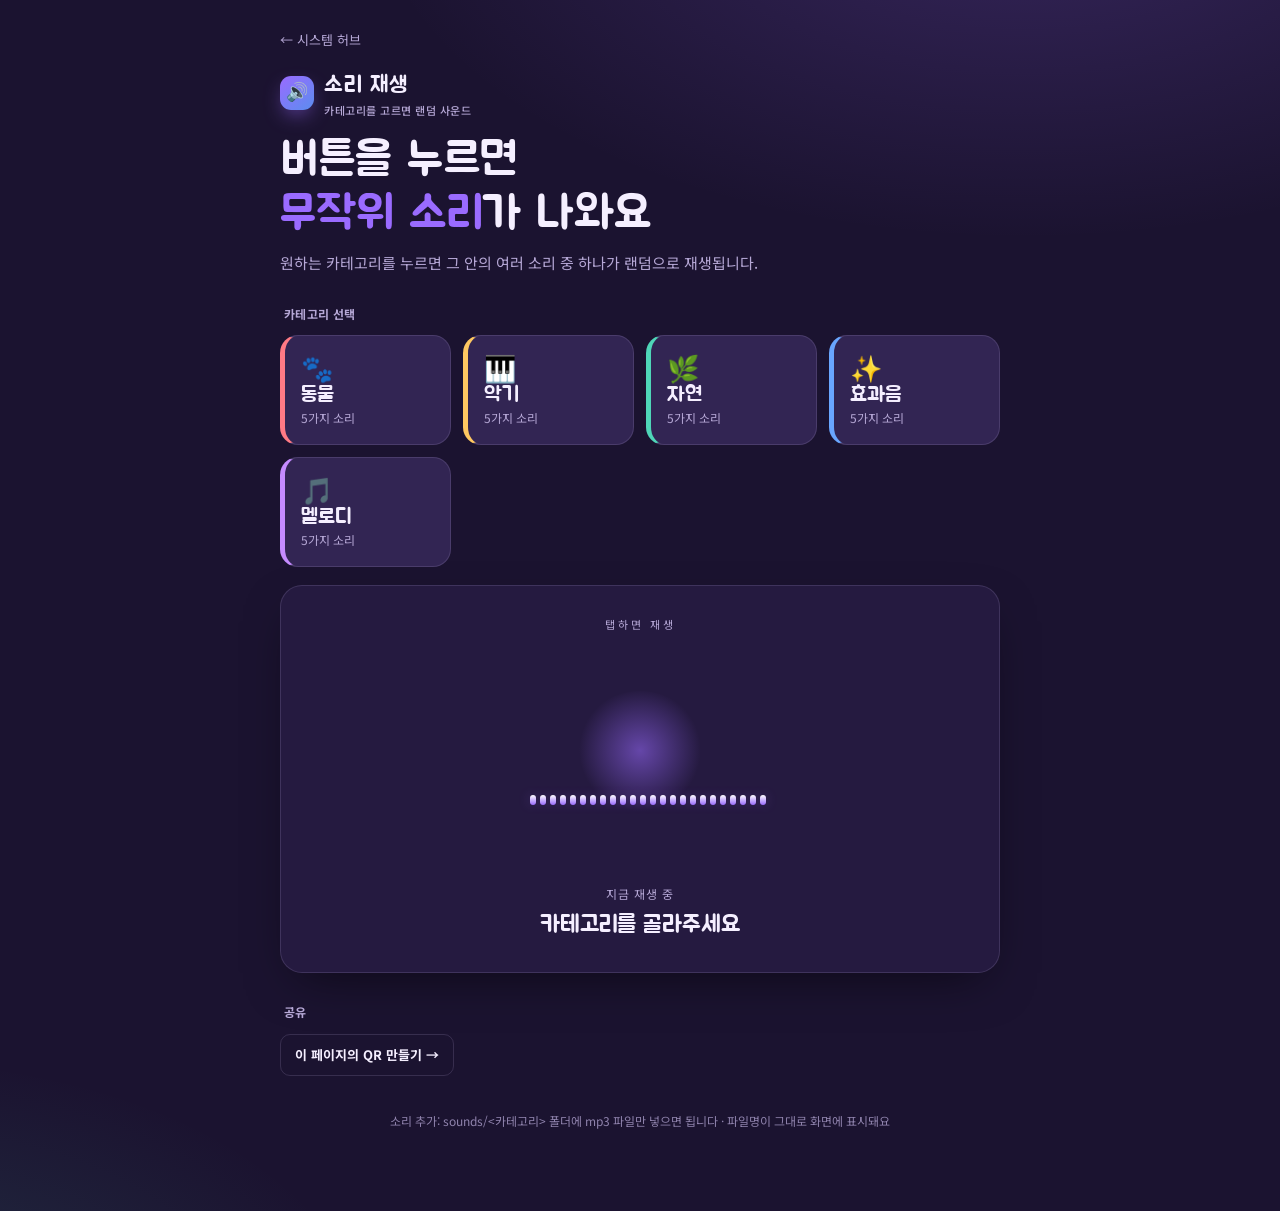
==== systems/sound/index.html @ bf509acc "Add files via upload" ====
<!DOCTYPE html>
<html lang="ko">
<head>
<meta charset="UTF-8" />
<meta name="viewport" content="width=device-width, initial-scale=1.0" />
<title>소리 재생 · 사운드 QR</title>
<link rel="preconnect" href="https://fonts.googleapis.com" />
<link rel="preconnect" href="https://fonts.gstatic.com" crossorigin />
<link href="https://fonts.googleapis.com/css2?family=Jua&family=Noto+Sans+KR:wght@400;500;700&display=swap" rel="stylesheet" />
<link rel="stylesheet" href="../../shared/theme.css" />
</head>
<body>
<div class="wrap">
  <a class="crumb" href="../../">← 시스템 허브</a>
  <div class="topbar">
    <span class="brand"><span class="dot">🔊</span><span>소리 재생<small>카테고리를 고르면 랜덤 사운드</small></span></span>
  </div>

  <div class="hero">
    <h1>버튼을 누르면<br><span class="hl">무작위 소리</span>가 나와요</h1>
    <p>원하는 카테고리를 누르면 그 안의 여러 소리 중 하나가 랜덤으로 재생됩니다.</p>
  </div>

  <div class="seclbl">카테고리 선택</div>
  <div class="cats" id="cats"></div>

  <div class="stage">
    <div class="eyebrow" id="eyebrow">탭하면 재생</div>
    <div class="orb"><div class="ring" id="orbRing"></div><div class="eq" id="eq"></div></div>
    <div class="now">
      <div class="nlbl">지금 재생 중</div>
      <div class="nval" id="nowName">카테고리를 골라주세요</div>
      <div class="ncat" id="nowCat"></div>
    </div>
  </div>

  <div class="seclbl">공유</div>
  <a class="btn ghost" id="qrLink" href="../qr/">이 페이지의 QR 만들기 →</a>

  <div class="foot">소리 추가: sounds/&lt;카테고리&gt; 폴더에 mp3 파일만 넣으면 됩니다 · 파일명이 그대로 화면에 표시돼요</div>
</div>

<audio id="player" preload="auto"></audio>

<script src="../../shared/discover.js"></script>
<script>
/* 카테고리 정의 (폴더 이름 = id). 소리 목록은 sounds/<id>/ 에서 자동 수집됩니다. */
const CATS = [
  {id:"animal", name:"동물",   ico:"🐾", color:"var(--c-animal)"},
  {id:"inst",   name:"악기",   ico:"🎹", color:"var(--c-inst)"},
  {id:"nature", name:"자연",   ico:"🌿", color:"var(--c-nature)"},
  {id:"fx",     name:"효과음", ico:"✨", color:"var(--c-fx)"},
  {id:"melody", name:"멜로디", ico:"🎵", color:"var(--c-melody)"},
];
let SOUNDMAP = {};
const last = {};

function labelOf(file){ return file.replace(/\.mp3$/i, ""); }

async function loadSounds(){
  let map = {};
  const files = await Discover.listFiles("sounds");   // ["animal/cat.mp3", ...] 또는 null
  if (files) {
    files.forEach(p => { const m = p.match(/^([^/]+)\/(.+\.mp3)$/i); if (m) (map[m[1]] = map[m[1]] || []).push(m[2]); });
  } else {
    map = await fetch("sounds/manifest.json", {cache:"no-store"}).then(r=>r.ok?r.json():{}).catch(()=>({}));
  }
  SOUNDMAP = map || {};
  CATS.forEach(c => {
    const btn = document.querySelector('.cat[data-cat="'+c.id+'"]'); if (!btn) return;
    const n = (SOUNDMAP[c.id]||[]).length;
    btn.querySelector(".ccnt").textContent = n ? n + "가지 소리" : "소리 없음";
    btn.classList.toggle("empty", n === 0);
  });
}

/* 오디오 + 비주얼라이저 */
const audioEl = document.getElementById("player");
let AC, ANALYSER, FREQ, SRC;
function audio(){
  if (!AC){
    AC = new (window.AudioContext || window.webkitAudioContext)();
    SRC = AC.createMediaElementSource(audioEl);
    ANALYSER = AC.createAnalyser(); ANALYSER.fftSize = 128;
    FREQ = new Uint8Array(ANALYSER.frequencyBinCount);
    SRC.connect(ANALYSER); ANALYSER.connect(AC.destination);
    requestAnimationFrame(drawEq);
  }
  if (AC.state === "suspended") AC.resume();
}
const eqEl=document.getElementById("eq"), ringEl=document.getElementById("orbRing");
const BARS=24; for(let i=0;i<BARS;i++) eqEl.appendChild(document.createElement("span"));
const barEls=[...eqEl.children];
function drawEq(){
  requestAnimationFrame(drawEq);
  if(!ANALYSER) return;
  ANALYSER.getByteFrequencyData(FREQ);
  let peak=0;
  for(let i=0;i<BARS;i++){
    const v=FREQ[i+1]||0; peak=Math.max(peak,v);
    const h = v<8 ? (9+Math.sin(Date.now()/420+i*0.5)*4) : (10+(v/255)*84);
    barEls[i].style.height=h.toFixed(1)+"px";
  }
  ringEl.style.transform="scale("+(0.6+(peak/255)*0.7).toFixed(3)+")";
}

function renderCats(){
  const wrap=document.getElementById("cats"); wrap.innerHTML="";
  CATS.forEach(c=>{
    const b=document.createElement("button");
    b.className="cat"; b.type="button"; b.dataset.cat=c.id; b.style.setProperty("--cc", c.color);
    b.innerHTML='<span class="cico">'+c.ico+'</span><span class="cname">'+c.name+'</span><span class="ccnt">불러오는 중…</span>';
    b.addEventListener("click", ()=>playCategory(c, b));
    wrap.appendChild(b);
  });
}
function playCategory(cat, btn){
  const list = SOUNDMAP[cat.id] || [];
  document.querySelectorAll(".cat").forEach(x=>x.classList.remove("active"));
  if (btn) btn.classList.add("active");
  document.getElementById("nowCat").textContent = cat.ico+" "+cat.name;
  document.getElementById("nowCat").style.color = cat.color;
  document.documentElement.style.setProperty("--glow", cat.color);
  if (!list.length){
    document.getElementById("eyebrow").textContent = "비어 있음";
    document.getElementById("nowName").textContent = "이 폴더에 mp3가 없어요";
    return;
  }
  audio();
  let pick; do { pick = list[Math.floor(Math.random()*list.length)]; } while (list.length>1 && pick===last[cat.id]);
  last[cat.id] = pick;
  audioEl.src = encodeURI("sounds/"+cat.id+"/"+pick);
  audioEl.currentTime = 0; audioEl.play().catch(()=>{});
  document.getElementById("eyebrow").textContent = "재생 중";
  document.getElementById("nowName").textContent = labelOf(pick);
}

// QR 만들기 링크에 현재 페이지 주소를 채워줌
document.getElementById("qrLink").href = "../qr/?url=" + encodeURIComponent(location.href);

renderCats();
loadSounds();
</script>
</body>
</html>
---- shared/theme.css ----
:root{
  --ink:#1B1330; --ink-2:#251A40; --ink-3:#322553;
  --paper:#F5EFFF; --muted:#B6A8D6; --line:rgba(181,168,214,.18);
  --glow:#9A6BFF;
  --c-animal:#FF7A85; --c-inst:#FFC861; --c-nature:#4FD6B8; --c-fx:#69A6FF; --c-melody:#C58BFF;
  --radius:22px; --shadow:0 18px 50px -18px rgba(0,0,0,.6);
  --font-display:"Jua", system-ui, sans-serif;
  --font-body:"Noto Sans KR", system-ui, sans-serif;
}
*{box-sizing:border-box;}
html,body{margin:0;}
body{
  font-family:var(--font-body);
  background:
    radial-gradient(1100px 600px at 80% -10%, rgba(154,107,255,.22), transparent 60%),
    radial-gradient(900px 500px at -10% 110%, rgba(79,214,184,.14), transparent 55%),
    var(--ink);
  color:var(--paper); min-height:100vh; -webkit-font-smoothing:antialiased; line-height:1.55;
}
a{color:inherit;}
.wrap{max-width:760px; margin:0 auto; padding:26px 20px 80px;}

/* top bar / breadcrumb */
.topbar{display:flex; align-items:center; gap:12px; margin-bottom:14px;}
.brand{font-family:var(--font-display); font-size:23px; letter-spacing:.5px; display:flex; align-items:center; gap:10px; text-decoration:none;}
.brand .dot{width:34px; height:34px; border-radius:11px; display:grid; place-items:center;
  background:linear-gradient(140deg,var(--glow),#5B8DEF); font-size:18px; box-shadow:0 8px 22px -8px var(--glow);}
.brand small{display:block; font-family:var(--font-body); font-size:11px; color:var(--muted); font-weight:500; margin-top:-2px;}
.crumb{display:inline-flex; align-items:center; gap:6px; color:var(--muted); text-decoration:none; font-size:13px; margin-bottom:18px;}
.crumb:hover{color:var(--paper);}

/* hero */
.hero{margin-bottom:8px;}
.hero h1{font-family:var(--font-display); font-weight:400; line-height:1.18; font-size:clamp(28px,6.5vw,46px); margin:0 0 10px; letter-spacing:.5px;}
.hero h1 .hl{color:var(--glow);}
.hero p{color:var(--muted); margin:0; font-size:15px;}

/* labels */
.seclbl{font-size:12px; color:var(--muted); font-weight:700; letter-spacing:.4px; margin:30px 4px 12px;}

/* buttons */
.btn{border:none; cursor:pointer; font-family:var(--font-body); font-weight:700; font-size:13px; border-radius:10px;
  padding:10px 14px; color:#1B1330; background:var(--paper); transition:filter .12s ease, transform .12s ease; text-decoration:none; display:inline-block;}
.btn:hover{filter:brightness(.94);} .btn:active{transform:scale(.97);}
.btn.ghost{background:transparent; color:var(--paper); border:1px solid var(--line);}
.btn:focus-visible{outline:2px solid var(--glow); outline-offset:2px;}

/* hub system cards */
.syscards{display:grid; grid-template-columns:repeat(auto-fill,minmax(230px,1fr)); gap:16px; margin-top:18px;}
.syscard{display:flex; flex-direction:column; gap:8px; text-decoration:none; color:var(--paper);
  background:var(--ink-3); border:1px solid var(--line); border-radius:var(--radius); padding:22px;
  border-top:5px solid var(--cc, var(--glow)); box-shadow:var(--shadow);
  transition:transform .15s ease, border-color .15s ease;}
.syscard:hover{transform:translateY(-3px); border-color:var(--cc, var(--glow));}
.syscard .sico{font-size:34px; line-height:1;}
.syscard .stitle{font-family:var(--font-display); font-size:24px;}
.syscard .sdesc{color:var(--muted); font-size:13px;}
.syscard .sgo{margin-top:6px; font-size:12px; color:var(--cc, var(--glow)); font-weight:700;}
.syscards .empty,.note{color:var(--muted); font-size:14px;}

/* sound: category buttons */
.cats{display:grid; grid-template-columns:repeat(auto-fill,minmax(150px,1fr)); gap:12px;}
.cat{position:relative; cursor:pointer; border:1px solid var(--line); border-radius:18px; background:var(--ink-3); color:var(--paper);
  padding:18px 16px; text-align:left; font-family:var(--font-body); display:flex; flex-direction:column; gap:3px;
  transition:transform .12s ease, border-color .15s ease, box-shadow .15s ease; border-left:5px solid var(--cc);}
.cat:hover{transform:translateY(-2px); border-color:var(--cc);}
.cat:active{transform:scale(.98);}
.cat:focus-visible{outline:2px solid var(--glow); outline-offset:2px;}
.cat.active{box-shadow:0 0 0 2px var(--cc), 0 14px 30px -14px var(--cc);}
.cat.empty{opacity:.5;}
.cat .cico{font-size:26px; line-height:1;}
.cat .cname{font-family:var(--font-display); font-size:21px; line-height:1.1;}
.cat .ccnt{font-size:12px; color:var(--muted);}

/* sound: player stage */
.stage{background:var(--ink-2); border:1px solid var(--line); border-radius:var(--radius); box-shadow:var(--shadow);
  padding:30px 20px 26px; margin:18px 0 0; display:flex; flex-direction:column; align-items:center; text-align:center;}
.eyebrow{font-size:11px; letter-spacing:3px; text-transform:uppercase; color:var(--muted); margin-bottom:14px;}
.orb{position:relative; width:min(64vw,220px); height:min(64vw,220px); display:grid; place-items:center; margin-bottom:18px;}
.orb .ring{position:absolute; inset:0; border-radius:50%;
  background:radial-gradient(circle at 50% 45%, rgba(154,107,255,.55), rgba(154,107,255,0) 62%); transform:scale(.6); transition:transform .12s ease;}
.eq{display:flex; align-items:flex-end; gap:4px; height:96px; z-index:1;}
.eq span{width:6px; border-radius:4px; height:10px; background:linear-gradient(180deg,#fff,var(--glow)); box-shadow:0 0 12px -2px var(--glow);}
.now .nlbl{font-size:12px; color:var(--muted); letter-spacing:1px;}
.now .nval{font-family:var(--font-display); font-size:24px; margin-top:3px; min-height:30px; word-break:break-word;}
.now .ncat{font-size:13px; margin-top:2px;}

/* qr tool */
.qrtool{display:flex; gap:24px; flex-wrap:wrap; align-items:flex-start; margin-top:22px;}
.qrpane{background:#fff; border-radius:18px; padding:16px; flex:0 0 auto; display:grid; place-items:center; min-width:200px; min-height:200px;}
.qrpane img,.qrpane canvas{display:block; width:200px !important; height:200px !important;}
.qrpane .ph{font-size:12px; color:#888; text-align:center; padding:40px 10px;}
.qrform{flex:1 1 260px; min-width:0;}
.field{margin-bottom:14px;}
.field label{display:block; font-size:12px; color:var(--muted); font-weight:700; margin-bottom:6px;}
.field input{width:100%; background:var(--ink); border:1px solid var(--line); color:var(--paper); border-radius:10px; padding:11px 13px; font-size:14px; font-family:ui-monospace,monospace;}
.field input:focus{outline:2px solid var(--glow); outline-offset:1px; border-color:transparent;}
.row{display:flex; gap:8px; flex-wrap:wrap;}

.foot{margin-top:36px; color:var(--muted); font-size:12px; text-align:center; opacity:.75;}

@media (prefers-reduced-motion: reduce){ .cat,.orb .ring,.syscard{transition:none;} }
@media (max-width:520px){ .qrtool{flex-direction:column;} .qrpane{align-self:center;} }
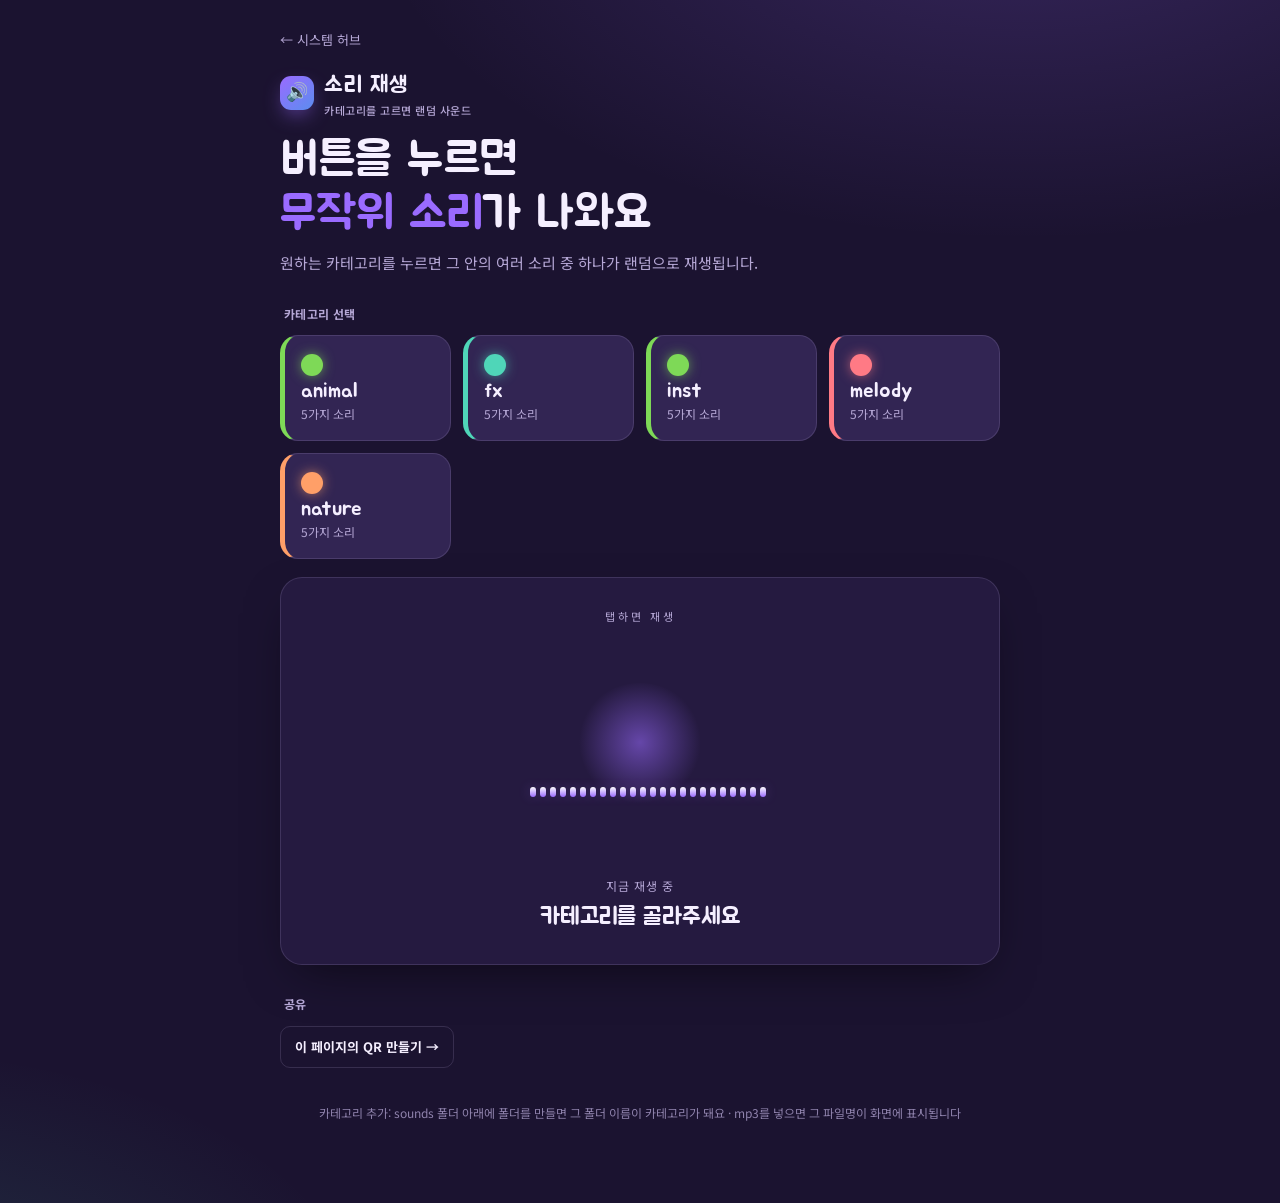
==== commit f9fb28c3: "Add files via upload" ====
--- a/systems/sound/index.html
+++ b/systems/sound/index.html
@@ -22,7 +22,7 @@
   </div>
 
   <div class="seclbl">카테고리 선택</div>
-  <div class="cats" id="cats"></div>
+  <div class="cats" id="cats"><div class="note">불러오는 중…</div></div>
 
   <div class="stage">
     <div class="eyebrow" id="eyebrow">탭하면 재생</div>
@@ -37,41 +37,40 @@
   <div class="seclbl">공유</div>
   <a class="btn ghost" id="qrLink" href="../qr/">이 페이지의 QR 만들기 →</a>
 
-  <div class="foot">소리 추가: sounds/&lt;카테고리&gt; 폴더에 mp3 파일만 넣으면 됩니다 · 파일명이 그대로 화면에 표시돼요</div>
+  <div class="foot">카테고리 추가: sounds 폴더 아래에 폴더를 만들면 그 폴더 이름이 카테고리가 돼요 · mp3를 넣으면 그 파일명이 화면에 표시됩니다</div>
 </div>
 
 <audio id="player" preload="auto"></audio>
 
 <script src="../../shared/discover.js"></script>
 <script>
-/* 카테고리 정의 (폴더 이름 = id). 소리 목록은 sounds/<id>/ 에서 자동 수집됩니다. */
-const CATS = [
-  {id:"animal", name:"동물",   ico:"🐾", color:"var(--c-animal)"},
-  {id:"inst",   name:"악기",   ico:"🎹", color:"var(--c-inst)"},
-  {id:"nature", name:"자연",   ico:"🌿", color:"var(--c-nature)"},
-  {id:"fx",     name:"효과음", ico:"✨", color:"var(--c-fx)"},
-  {id:"melody", name:"멜로디", ico:"🎵", color:"var(--c-melody)"},
-];
-let SOUNDMAP = {};
+/* 카테고리/소리 모두 sounds/ 폴더에서 자동으로 만들어집니다.
+   - sounds/<폴더이름>/        → "폴더이름" 카테고리
+   - sounds/<폴더이름>/*.mp3    → 그 카테고리의 소리들 (파일명이 표시 이름) */
+
+const PALETTE = ["#FF7A85","#FFC861","#4FD6B8","#69A6FF","#C58BFF","#FF9F68","#7ED957","#FF6FB5","#5BD1D7","#B0A0FF"];
+function colorFor(name){ let h=0; for(const ch of name) h=(h*31 + ch.charCodeAt(0)) >>> 0; return PALETTE[h % PALETTE.length]; }
+function labelOf(file){ return file.replace(/\.mp3$/i, ""); }
+function esc(s){ return String(s).replace(/[&<>"]/g, c => ({"&":"&amp;","<":"&lt;",">":"&gt;",'"':"&quot;"}[c])); }
+
+let SOUNDMAP = {};   // { 폴더이름: ["파일.mp3", ...] }
+let CATS = [];       // [{ id, name, color }]
 const last = {};
-
-function labelOf(file){ return file.replace(/\.mp3$/i, ""); }
 
 async function loadSounds(){
   let map = {};
-  const files = await Discover.listFiles("sounds");   // ["animal/cat.mp3", ...] 또는 null
+  const files = await Discover.listFiles("sounds");   // ["동물/cat.mp3", ...] 또는 null
   if (files) {
     files.forEach(p => { const m = p.match(/^([^/]+)\/(.+\.mp3)$/i); if (m) (map[m[1]] = map[m[1]] || []).push(m[2]); });
   } else {
     map = await fetch("sounds/manifest.json", {cache:"no-store"}).then(r=>r.ok?r.json():{}).catch(()=>({}));
   }
   SOUNDMAP = map || {};
-  CATS.forEach(c => {
-    const btn = document.querySelector('.cat[data-cat="'+c.id+'"]'); if (!btn) return;
-    const n = (SOUNDMAP[c.id]||[]).length;
-    btn.querySelector(".ccnt").textContent = n ? n + "가지 소리" : "소리 없음";
-    btn.classList.toggle("empty", n === 0);
-  });
+  CATS = Object.keys(SOUNDMAP)
+    .filter(k => Array.isArray(SOUNDMAP[k]) && SOUNDMAP[k].length)
+    .sort((a,b) => a.localeCompare(b, "ko"))
+    .map(name => ({ id:name, name, color:colorFor(name) }));
+  renderCats();
 }
 
 /* 오디오 + 비주얼라이저 */
@@ -105,40 +104,38 @@
 }
 
 function renderCats(){
-  const wrap=document.getElementById("cats"); wrap.innerHTML="";
-  CATS.forEach(c=>{
-    const b=document.createElement("button");
-    b.className="cat"; b.type="button"; b.dataset.cat=c.id; b.style.setProperty("--cc", c.color);
-    b.innerHTML='<span class="cico">'+c.ico+'</span><span class="cname">'+c.name+'</span><span class="ccnt">불러오는 중…</span>';
-    b.addEventListener("click", ()=>playCategory(c, b));
+  const wrap = document.getElementById("cats"); wrap.innerHTML = "";
+  if (!CATS.length){
+    wrap.innerHTML = '<div class="note">아직 카테고리가 없어요. sounds 폴더 아래에 폴더를 만들고 mp3를 넣어 주세요.</div>';
+    return;
+  }
+  CATS.forEach(c => {
+    const b = document.createElement("button");
+    b.className = "cat"; b.type = "button"; b.dataset.cat = c.id; b.style.setProperty("--cc", c.color);
+    b.innerHTML = '<span class="cdot"></span><span class="cname">' + esc(c.name) + '</span>' +
+                  '<span class="ccnt">' + SOUNDMAP[c.id].length + '가지 소리</span>';
+    b.addEventListener("click", () => playCategory(c, b));
     wrap.appendChild(b);
   });
 }
 function playCategory(cat, btn){
   const list = SOUNDMAP[cat.id] || [];
-  document.querySelectorAll(".cat").forEach(x=>x.classList.remove("active"));
+  document.querySelectorAll(".cat").forEach(x => x.classList.remove("active"));
   if (btn) btn.classList.add("active");
-  document.getElementById("nowCat").textContent = cat.ico+" "+cat.name;
+  document.getElementById("nowCat").textContent = cat.name;
   document.getElementById("nowCat").style.color = cat.color;
   document.documentElement.style.setProperty("--glow", cat.color);
-  if (!list.length){
-    document.getElementById("eyebrow").textContent = "비어 있음";
-    document.getElementById("nowName").textContent = "이 폴더에 mp3가 없어요";
-    return;
-  }
+  if (!list.length) return;
   audio();
   let pick; do { pick = list[Math.floor(Math.random()*list.length)]; } while (list.length>1 && pick===last[cat.id]);
   last[cat.id] = pick;
-  audioEl.src = encodeURI("sounds/"+cat.id+"/"+pick);
+  audioEl.src = encodeURI("sounds/" + cat.id + "/" + pick);
   audioEl.currentTime = 0; audioEl.play().catch(()=>{});
   document.getElementById("eyebrow").textContent = "재생 중";
   document.getElementById("nowName").textContent = labelOf(pick);
 }
 
-// QR 만들기 링크에 현재 페이지 주소를 채워줌
 document.getElementById("qrLink").href = "../qr/?url=" + encodeURIComponent(location.href);
-
-renderCats();
 loadSounds();
 </script>
 </body>
--- a/shared/theme.css
+++ b/shared/theme.css
@@ -69,6 +69,7 @@
 .cat.active{box-shadow:0 0 0 2px var(--cc), 0 14px 30px -14px var(--cc);}
 .cat.empty{opacity:.5;}
 .cat .cico{font-size:26px; line-height:1;}
+.cat .cdot{width:22px; height:22px; border-radius:50%; background:var(--cc); box-shadow:0 0 14px -2px var(--cc);}
 .cat .cname{font-family:var(--font-display); font-size:21px; line-height:1.1;}
 .cat .ccnt{font-size:12px; color:var(--muted);}
 
